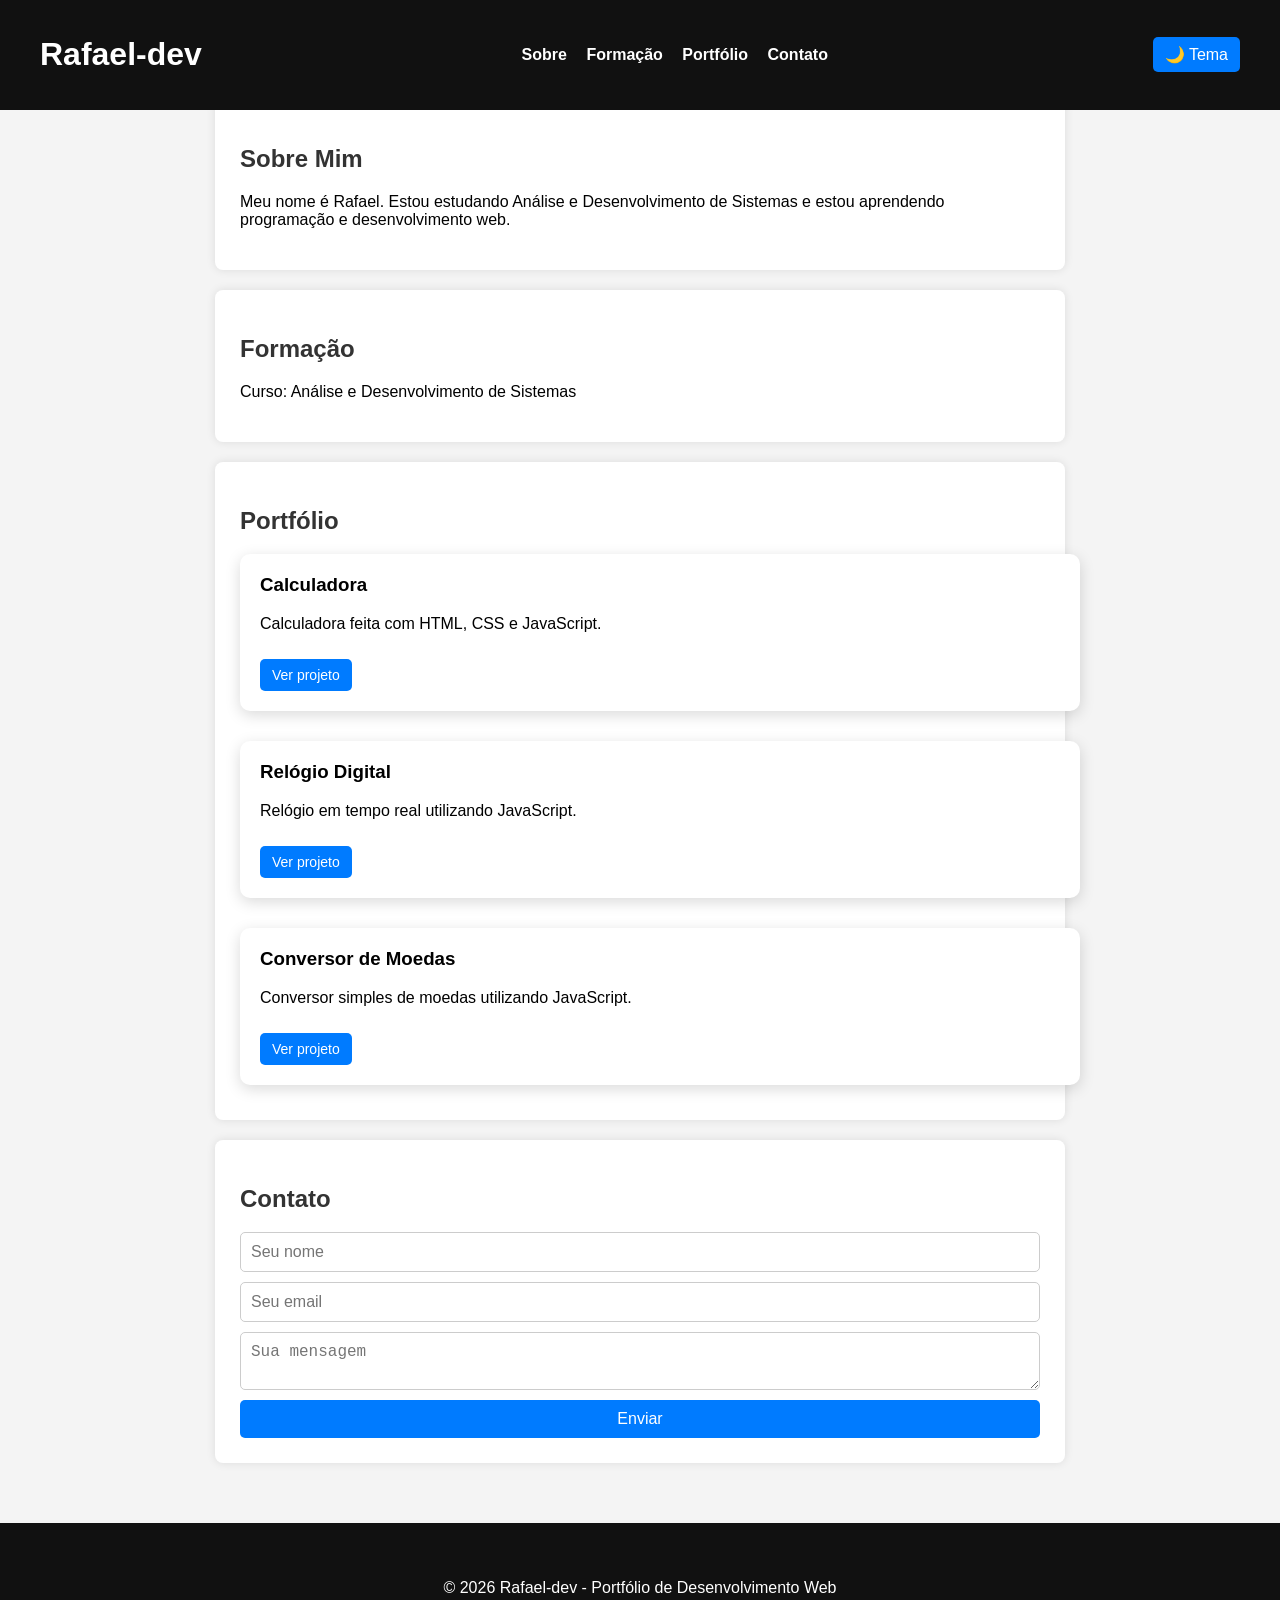
==== index.html @ aca866e6 "first commit" ====
<!DOCTYPE html>
<html lang="pt-br">
<head>
<meta charset="UTF-8">
<meta name="viewport" content="width=device-width, initial-scale=1.0">
<title>Meu Portfólio</title>

<link rel="stylesheet" href="style.css">
</head>

<body>

<header>

<h1>Rafael-dev</h1>

<nav>
<a href="#sobre">Sobre</a>
<a href="#formacao">Formação</a>
<a href="#portfolio">Portfólio</a>
<a href="#contato">Contato</a>
</nav>

<button onclick="trocarTema()">🌙 Tema</button>

</header>


<section id="sobre">

<h2>Sobre Mim</h2>

<p>
Meu nome é Rafael. Estou estudando Análise e Desenvolvimento de Sistemas e estou aprendendo programação e desenvolvimento web.
</p>

</section>


<section id="formacao">

<h2>Formação</h2>

<p>
Curso: Análise e Desenvolvimento de Sistemas
</p>

</section>


<section id="portfolio">

<h2>Portfólio</h2>

<div class="projetos">

<div class="card">
<h3>Calculadora</h3>
<p>Calculadora feita com HTML, CSS e JavaScript.</p>
<a href="./calculadora/index.html" target="_blank"class="btn-projeto">Ver projeto</a>
</div>

<div class="card">
<h3>Relógio Digital</h3>
<p>Relógio em tempo real utilizando JavaScript.</p>
<a href="#" class="btn-projeto">Ver projeto</a>
</div>

<div class="card">
<h3>Conversor de Moedas</h3>
<p>Conversor simples de moedas utilizando JavaScript.</p>
<a href="#" class="btn-projeto">Ver projeto</a>
</div>

</div>

</section>


<section id="contato">

<h2>Contato</h2>

<form>

<input type="text" placeholder="Seu nome">

<input type="email" placeholder="Seu email">

<textarea placeholder="Sua mensagem"></textarea>

<button type="submit">Enviar</button>

</form>

</section>

<footer>

<p>© 2026 Rafael-dev - Portfólio de Desenvolvimento Web</p>

</footer>
<script src="script.js"></script>

</body>
</html>
---- style.css ----
body{
font-family: Arial, sans-serif;
margin:0;
background:#f4f4f4;
padding-top:80px;
}


/* topo */
header{

background:#111;
color:white;
padding:15px 40px;
display:flex;
justify-content:space-between;
align-items:center;
box-sizing:border-box;
position:fixed;
top:0;
width:100%;
z-index:1000;
}


nav a{
color:white;
margin-left:15px;
text-decoration:none;
font-weight:bold;
}

nav a:hover{
color:orange;
}

/* seções */

section{
padding:25px;
max-width:800px;
margin:20px auto;
background:white;
border-radius:8px;
box-shadow:0 0 10px rgba(0,0,0,0.1);

scroll-margin-top:120px;
}

h2{
color:#333;
}

/* portfolio */

ul{
padding-left:20px;
}

/* formulário */

form{
display:flex;
flex-direction:column;
gap:10px;
}

input, textarea{
padding:10px;
font-size:16px;
border:1px solid #ccc;
border-radius:5px;
}

button{
padding:10px;
border:none;
background:#007BFF;
color:white;
font-size:16px;
cursor:pointer;
border-radius:5px;
}

button:hover{
background:#0056b3;
}
header button{
margin-left:20px;
padding:8px 12px;
background:#007BFF;
border:none;
color:white;
border-radius:5px;
cursor:pointer;
}

header button:hover{
background:#0056b3;
}
html{
scroll-behavior:smooth;
}

.dark{
background:#121212;
color:white;
}

/* seções */

.dark section{
background:#2a2a2a;
color:white;
border-radius:8px;
box-shadow:0 0 10px rgba(0,0,0,0.5);
}


/* títulos */

.dark h2{
color:#ffffff;
}

/* links do menu */

.dark nav a{
color:white;
}

.dark nav a:hover{
color:#4da6ff;
}

/* inputs */

.dark input,
.dark textarea{
background:#2a2a2a;
color:white;
border:1px solid #555;
}
body{
padding-bottom:120px;
}
.projetos{
display:flex;
flex-direction:column;
gap:20px;
}

.card{
background:white;
padding:20px;
border-radius:10px;
box-shadow:0 4px 15px rgba(0,0,0,0.15);
width:100%;
margin-bottom:10px;
}


.card h3{
margin-top:0;
}
.dark .card{
background:#2a2a2a;
color:white;
}
.card{
transition:0.3s;
}

.card:hover{
transform:translateY(-5px);
box-shadow:0 8px 20px rgba(0,0,0,0.2);
}

.btn-projeto{
display:inline-block;
margin-top:10px;
padding:8px 12px;
background:#007BFF;
color:white;
text-decoration:none;
border-radius:5px;
font-size:14px;
}

.btn-projeto:hover{
background:#0056b3;
}
footer{
background:#111;
color:white;
width:100%;
padding:40px 0;
margin-top:60px;
display:flex;
flex-direction:column;
align-items:center;
justify-content:center;
text-align:center;
}
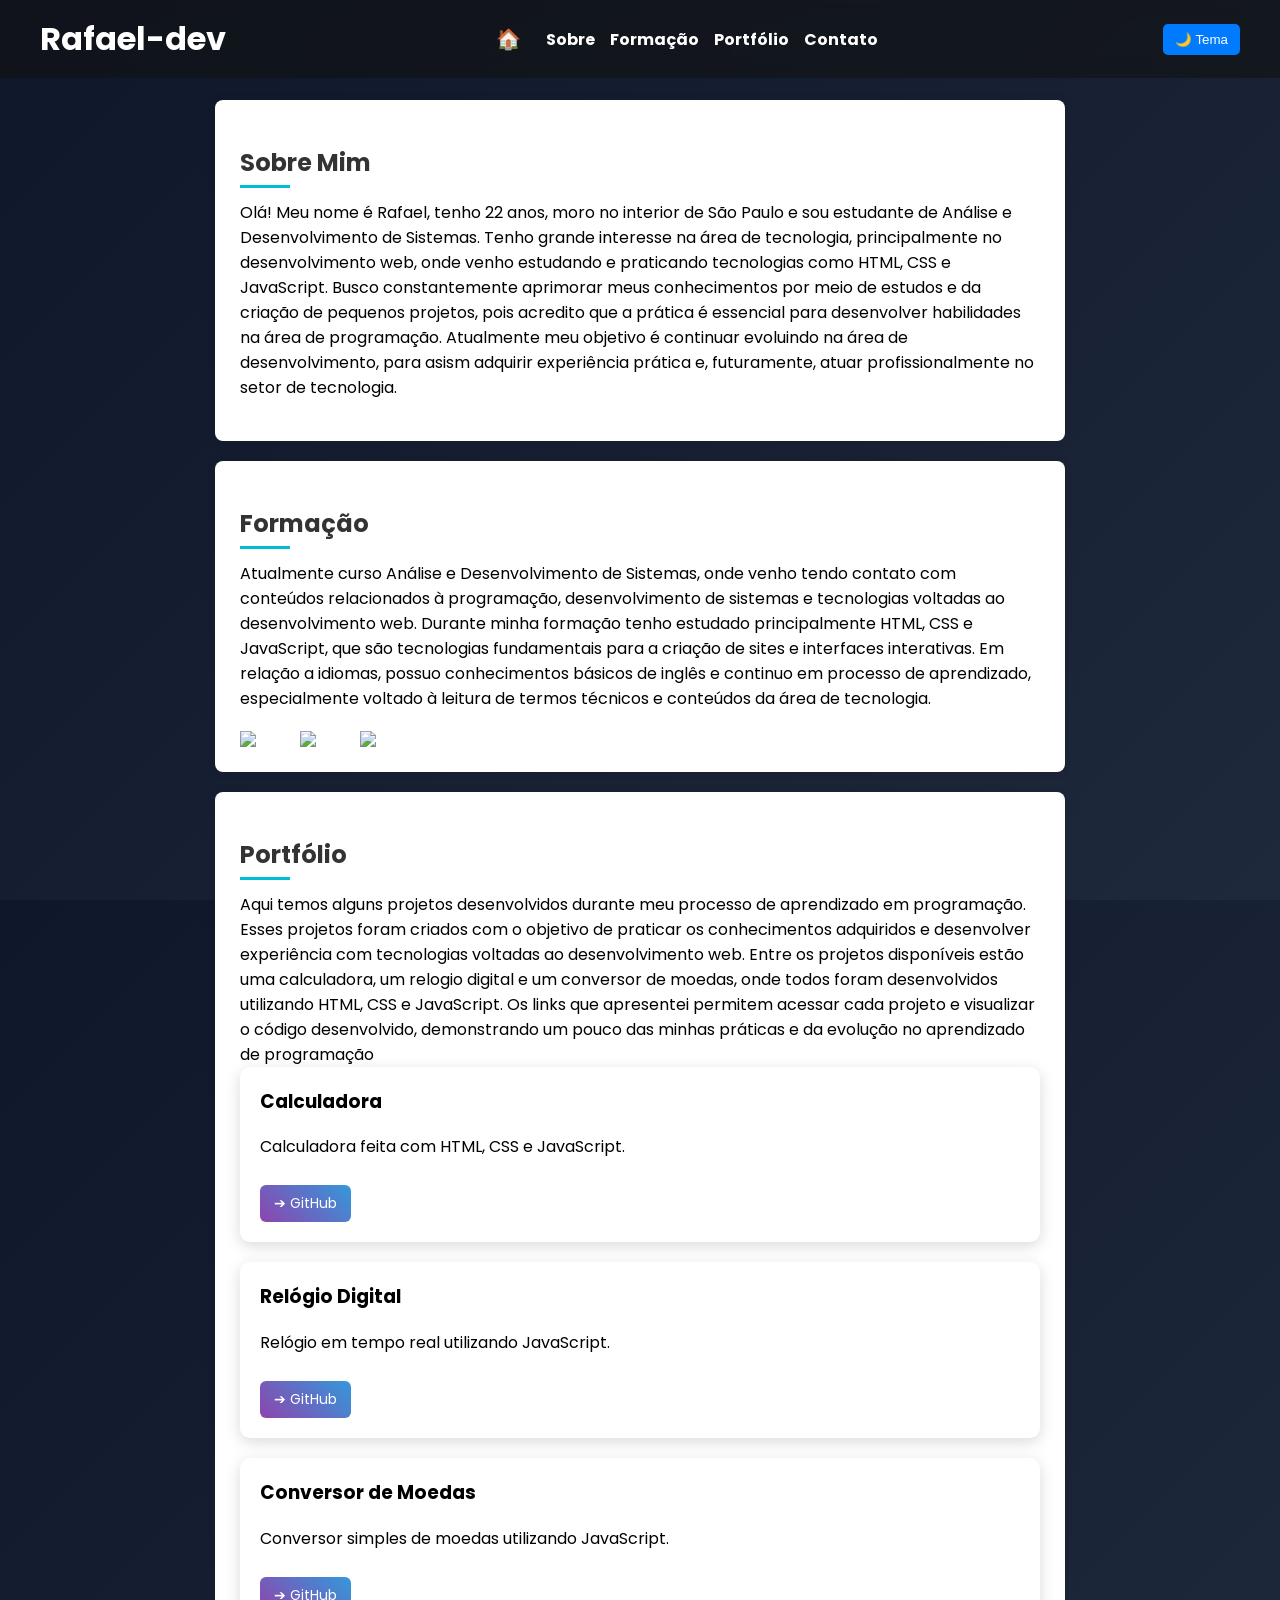
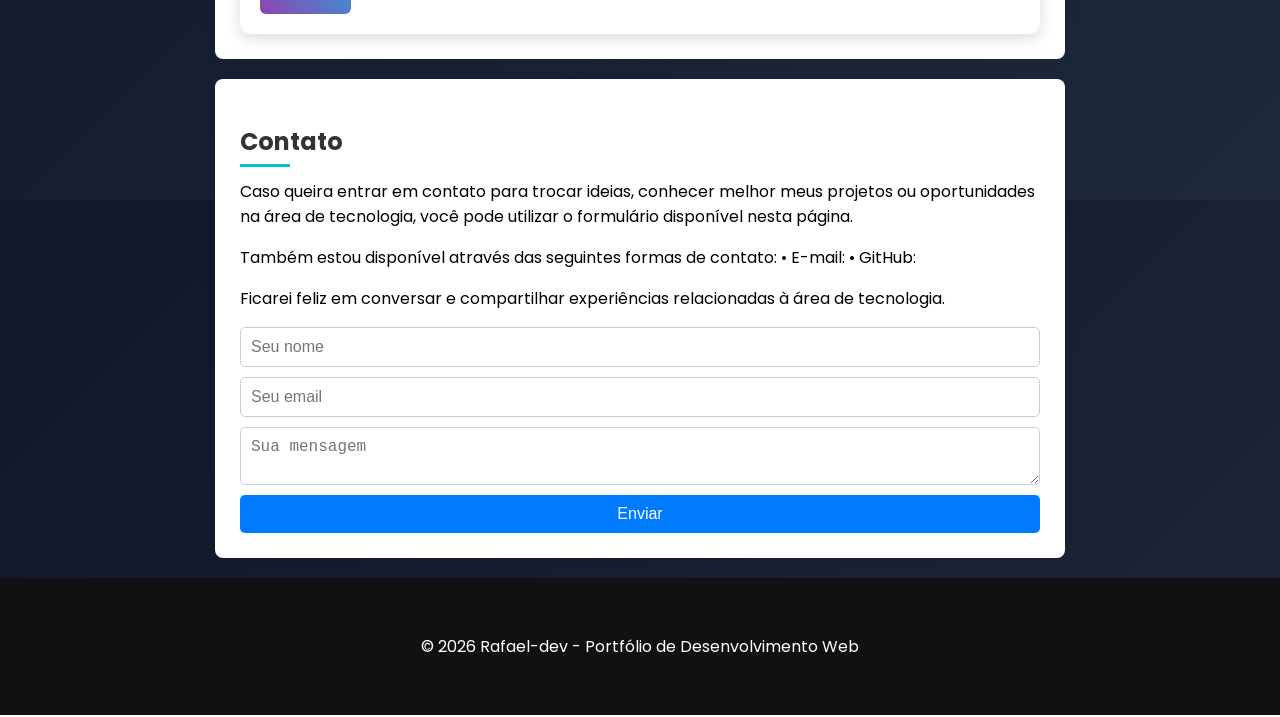
==== commit ad93be73: "first commit" ====
--- a/index.html
+++ b/index.html
@@ -1,11 +1,15 @@
 <!DOCTYPE html>
 <html lang="pt-br">
 <head>
+
 <meta charset="UTF-8">
 <meta name="viewport" content="width=device-width, initial-scale=1.0">
 <title>Meu Portfólio</title>
 
 <link rel="stylesheet" href="style.css">
+
+<link href="https://fonts.googleapis.com/css2?family=Poppins:wght@300;400;600&display=swap" rel="stylesheet">
+
 </head>
 
 <body>
@@ -14,24 +18,32 @@
 
 <h1>Rafael-dev</h1>
 
+
 <nav>
+<a href="#" id="home">🏠</a>
 <a href="#sobre">Sobre</a>
 <a href="#formacao">Formação</a>
 <a href="#portfolio">Portfólio</a>
 <a href="#contato">Contato</a>
 </nav>
 
+
+
 <button onclick="trocarTema()">🌙 Tema</button>
 
 </header>
 
+<main>
 
 <section id="sobre">
 
 <h2>Sobre Mim</h2>
 
 <p>
-Meu nome é Rafael. Estou estudando Análise e Desenvolvimento de Sistemas e estou aprendendo programação e desenvolvimento web.
+Olá! Meu nome é Rafael, tenho 22 anos, moro no interior de São Paulo e sou estudante de Análise e Desenvolvimento de Sistemas. Tenho grande interesse na área de tecnologia, principalmente no desenvolvimento web, onde venho estudando e praticando tecnologias como HTML, CSS e JavaScript.
+Busco constantemente aprimorar meus conhecimentos por meio de estudos e da criação de pequenos projetos, pois acredito que a prática é essencial para desenvolver habilidades na área de programação.
+Atualmente meu objetivo é continuar evoluindo na área de desenvolvimento, para asism adquirir experiência prática e, futuramente, atuar profissionalmente no setor de tecnologia.
+
 </p>
 
 </section>
@@ -42,8 +54,22 @@
 <h2>Formação</h2>
 
 <p>
-Curso: Análise e Desenvolvimento de Sistemas
+Atualmente curso Análise e Desenvolvimento de Sistemas, onde venho tendo contato com conteúdos relacionados à programação, desenvolvimento de sistemas e tecnologias voltadas ao desenvolvimento web.
+Durante minha formação tenho estudado principalmente HTML, CSS e JavaScript, que são tecnologias fundamentais para a criação de sites e interfaces interativas.
+Em relação a idiomas, possuo conhecimentos básicos de inglês e continuo em processo de aprendizado, especialmente voltado à leitura de termos técnicos e conteúdos da área de tecnologia.
+
+
 </p>
+
+<div class="tecnologias">
+
+<img src="https://cdn.jsdelivr.net/gh/devicons/devicon/icons/html5/html5-original.svg">
+
+<img src="https://cdn.jsdelivr.net/gh/devicons/devicon/icons/css3/css3-original.svg">
+
+<img src="https://cdn.jsdelivr.net/gh/devicons/devicon/icons/javascript/javascript-original.svg">
+
+</div>
 
 </section>
 
@@ -51,25 +77,28 @@
 <section id="portfolio">
 
 <h2>Portfólio</h2>
+Aqui temos alguns projetos desenvolvidos durante meu processo de aprendizado em programação. Esses projetos foram criados com o objetivo de praticar os conhecimentos adquiridos e desenvolver experiência com tecnologias voltadas ao desenvolvimento web.
+Entre os projetos disponíveis estão uma calculadora, um relogio digital e um conversor de moedas, onde todos foram desenvolvidos utilizando HTML, CSS e JavaScript.
+Os links que apresentei permitem acessar cada projeto e visualizar o código desenvolvido, demonstrando um pouco das minhas práticas e da evolução no aprendizado de programação
 
 <div class="projetos">
 
 <div class="card">
 <h3>Calculadora</h3>
 <p>Calculadora feita com HTML, CSS e JavaScript.</p>
-<a href="./calculadora/index.html" target="_blank"class="btn-projeto">Ver projeto</a>
+<a href="https://github.com/faelferrazdev/calculadora-html" target="_blank" class="btn-projeto">➔ GitHub</a>
 </div>
 
 <div class="card">
 <h3>Relógio Digital</h3>
 <p>Relógio em tempo real utilizando JavaScript.</p>
-<a href="#" class="btn-projeto">Ver projeto</a>
+<a href="#" class="btn-projeto">➔ GitHub</a>
 </div>
 
 <div class="card">
 <h3>Conversor de Moedas</h3>
 <p>Conversor simples de moedas utilizando JavaScript.</p>
-<a href="#" class="btn-projeto">Ver projeto</a>
+<a href="#" class="btn-projeto">➔ GitHub</a>
 </div>
 
 </div>
@@ -80,6 +109,20 @@
 <section id="contato">
 
 <h2>Contato</h2>
+<p>
+
+Caso queira entrar em contato para trocar ideias, conhecer melhor meus projetos ou oportunidades na área de tecnologia, você pode utilizar o formulário disponível nesta página. <p>
+
+</p>
+Também estou disponível através das seguintes formas de contato:
+•	E-mail: 
+•	GitHub: 
+<p>
+
+
+Ficarei feliz em conversar e compartilhar experiências relacionadas à área de tecnologia.
+<p>
+
 
 <form>
 
@@ -95,12 +138,15 @@
 
 </section>
 
+</main>
+
 <footer>
 
 <p>© 2026 Rafael-dev - Portfólio de Desenvolvimento Web</p>
 
 </footer>
+
 <script src="script.js"></script>
 
 </body>
-</html>
+</html>
--- a/style.css
+++ b/style.css
@@ -1,204 +1,339 @@
-body{
-font-family: Arial, sans-serif;
-margin:0;
-background:#f4f4f4;
-padding-top:80px;
-}
-
-
-/* topo */
-header{
-
-background:#111;
-color:white;
-padding:15px 40px;
-display:flex;
-justify-content:space-between;
-align-items:center;
-box-sizing:border-box;
-position:fixed;
-top:0;
-width:100%;
-z-index:1000;
-}
-
-
-nav a{
-color:white;
-margin-left:15px;
-text-decoration:none;
-font-weight:bold;
-}
-
-nav a:hover{
-color:orange;
-}
-
-/* seções */
-
-section{
-padding:25px;
-max-width:800px;
-margin:20px auto;
-background:white;
-border-radius:8px;
-box-shadow:0 0 10px rgba(0,0,0,0.1);
-
-scroll-margin-top:120px;
-}
-
-h2{
-color:#333;
-}
-
-/* portfolio */
-
-ul{
-padding-left:20px;
-}
-
-/* formulário */
-
-form{
-display:flex;
-flex-direction:column;
-gap:10px;
-}
-
-input, textarea{
-padding:10px;
-font-size:16px;
-border:1px solid #ccc;
-border-radius:5px;
-}
-
-button{
-padding:10px;
-border:none;
-background:#007BFF;
-color:white;
-font-size:16px;
-cursor:pointer;
-border-radius:5px;
-}
-
-button:hover{
-background:#0056b3;
-}
-header button{
-margin-left:20px;
-padding:8px 12px;
-background:#007BFF;
-border:none;
-color:white;
-border-radius:5px;
-cursor:pointer;
-}
-
-header button:hover{
-background:#0056b3;
-}
-html{
-scroll-behavior:smooth;
-}
-
-.dark{
-background:#121212;
-color:white;
-}
-
-/* seções */
-
-.dark section{
-background:#2a2a2a;
-color:white;
-border-radius:8px;
-box-shadow:0 0 10px rgba(0,0,0,0.5);
-}
-
-
-/* títulos */
-
-.dark h2{
-color:#ffffff;
-}
-
-/* links do menu */
-
-.dark nav a{
-color:white;
-}
-
-.dark nav a:hover{
-color:#4da6ff;
-}
-
-/* inputs */
-
-.dark input,
-.dark textarea{
-background:#2a2a2a;
-color:white;
-border:1px solid #555;
-}
-body{
-padding-bottom:120px;
-}
-.projetos{
-display:flex;
-flex-direction:column;
-gap:20px;
-}
-
-.card{
-background:white;
-padding:20px;
-border-radius:10px;
-box-shadow:0 4px 15px rgba(0,0,0,0.15);
-width:100%;
-margin-bottom:10px;
-}
-
-
-.card h3{
-margin-top:0;
-}
-.dark .card{
-background:#2a2a2a;
-color:white;
-}
-.card{
-transition:0.3s;
-}
-
-.card:hover{
-transform:translateY(-5px);
-box-shadow:0 8px 20px rgba(0,0,0,0.2);
-}
-
-.btn-projeto{
-display:inline-block;
-margin-top:10px;
-padding:8px 12px;
-background:#007BFF;
-color:white;
-text-decoration:none;
-border-radius:5px;
-font-size:14px;
-}
-
-.btn-projeto:hover{
-background:#0056b3;
-}
-footer{
-background:#111;
-color:white;
-width:100%;
-padding:40px 0;
-margin-top:60px;
-display:flex;
-flex-direction:column;
-align-items:center;
-justify-content:center;
-text-align:center;
+/* ==========================
+   RESET E CONFIGURAÇÕES GLOBAIS
+========================== */
+html {
+    box-sizing: border-box;
+
+    scroll-behavior: smooth;
+    height: 100%;
+}
+
+body {
+    font-family: 'Poppins', sans-serif;
+    margin: 0;
+    background: linear-gradient(135deg, #0f172a, #1e293b);
+    padding-top: 80px;
+    display: flex;
+    flex-direction: column;
+    min-height: 100vh;
+}
+
+/* ==========================
+   HEADER / MENU
+========================== */
+header {
+   
+    background: rgba(17, 17, 17, 0.6);
+    backdrop-filter: blur(10px);
+    -webkit-backdrop-filter: blur(10px);
+
+    color: white;
+    padding: 15px 40px;
+
+    display: flex;
+    justify-content: space-between;
+    align-items: center;
+
+    position: fixed;
+    top: 0;
+    left: 0;
+
+    width: 100%;
+    box-sizing: border-box;
+
+    z-index: 1000;
+}
+
+
+header h1 {
+    margin: 0;
+}
+
+nav {
+    
+    display: flex;
+    gap: 15px;
+    align-items: center;
+}
+
+
+
+nav a {
+    color: white;
+    text-decoration: none;
+    font-weight: bold;
+}
+
+nav a:hover {
+    color: orange;
+}
+
+header button {
+    padding: 8px 12px;
+    background: #007BFF;
+    border: none;
+    color: white;
+    border-radius: 5px;
+    cursor: pointer;
+    margin-left: 15px;
+    white-space: nowrap;
+}
+
+header button:hover {
+    background: #0056b3;
+}
+
+#home {
+    font-size: 20px;
+    margin-right: 10px;
+    text-decoration: none;
+}
+
+/* ==========================
+   SEÇÕES
+========================== */
+main section {
+    padding: 25px;
+    max-width: 800px;
+    margin: 20px auto;
+    background: white;
+    border-radius: 8px;
+    box-shadow: 0 0 10px rgba(0,0,0,0.1);
+    scroll-margin-top: 120px;
+    animation: fade 1s ease;
+}
+
+h2 {
+    color: #333;
+    position: relative;
+    margin-bottom: 20px;
+}
+
+h2::after {
+    content:"";
+    width:50px;
+    height:3px;
+    background:#00bcd4;
+    position:absolute;
+    left:0;
+    bottom:-8px;
+}
+
+/* ==========================
+   PORTFÓLIO / CARDS
+========================== */
+.projetos {
+    display: flex;
+    flex-direction: column;
+    gap: 20px;
+}
+
+.card {
+    background: white;
+    padding: 20px;
+    border-radius: 10px;
+    box-shadow: 0 4px 15px rgba(0,0,0,0.15);
+    width: 95%;
+    transition: 0.3s;
+}
+
+.card:hover {
+    transform: translateY(-5px);
+    box-shadow: 0 8px 20px rgba(0,0,0,0.2);
+}
+
+.card h3 {
+    margin-top: 0;
+}
+
+.btn-projeto {
+    display: inline-block;
+    margin-top: 10px;
+    padding: 8px 14px;
+    color: white;
+    background: linear-gradient(45deg,#8e44ad,#3498db);
+    text-decoration: none;
+    border-radius: 6px;
+    font-size: 14px;
+    transition: 0.3s;
+}
+
+.btn-projeto:hover {
+    transform: translateY(-2px);
+    box-shadow: 0 5px 15px rgba(0,0,0,0.3);
+}
+
+/* ==========================
+   TECNOLOGIAS
+========================== */
+.tecnologias {
+    margin-top: 20px;
+    display: flex;
+    gap: 20px;
+    flex-wrap: wrap;
+}
+
+.tecnologias img {
+    width: 40px;
+    transition: 0.3s;
+}
+
+.tecnologias img:hover {
+    transform: scale(1.2);
+}
+
+/* ==========================
+   FORMULÁRIO
+========================== */
+form {
+    display: flex;
+    flex-direction: column;
+    gap: 10px;
+}
+
+input, textarea {
+    padding: 10px;
+    font-size: 16px;
+    border: 1px solid #ccc;
+    border-radius: 5px;
+}
+
+button[type="submit"] {
+    padding: 10px;
+    border: none;
+    background: #007BFF;
+    color: white;
+    font-size: 16px;
+    cursor: pointer;
+    border-radius: 5px;
+}
+
+button[type="submit"]:hover {
+    background: #0056b3;
+}
+
+/* ==========================
+   RODAPÉ
+========================== */
+footer {
+    background: #111;
+    color: white;
+    width: 100%;
+    padding: 40px 0;
+    display: flex;
+    flex-direction: column;
+    align-items: center;
+    justify-content: center;
+    text-align: center;
+    margin-top: auto;
+}
+
+/* ==========================
+   ANIMAÇÕES
+========================== */
+@keyframes fade {
+    from {
+        opacity: 0;
+        transform: translateY(20px);
+    }
+    to {
+        opacity: 1;
+        transform: translateY(0);
+    }
+}
+
+/* ==========================
+   MODO ESCURO
+========================== */
+.dark body {
+    background: #121212;
+    color: white;
+}
+
+.dark section {
+    background: #2a2a2a;
+    color: white;
+    box-shadow: 0 0 10px rgba(0,0,0,0.5);
+}
+
+.dark h2 {
+    color: #fff;
+}
+
+.dark .card {
+    background: #1e1e1e;
+    color: white;
+    box-shadow: 0 4px 15px rgba(0,0,0,0.6);
+}
+
+.dark nav a:hover {
+    color: #4da6ff;
+}
+
+.dark input, 
+.dark textarea {
+    background: #2a2a2a;
+    color: white;
+    border: 1px solid #555;
+}
+
+/* ==========================
+   RESPONSIVIDADE
+========================== */
+@media (max-width: 768px) {
+
+    header {
+        flex-direction: column;
+        align-items: center;
+        width: 100%;
+        padding: 20px 10px;
+    }
+
+    header h1 {
+        font-size: 28px;
+        margin-bottom: 10px;
+    }
+
+    nav {
+        display: flex;
+        flex-direction: column;
+        gap: 12px;
+        width: 100%;
+        text-align: center;
+        margin-top: 10px;
+    }
+
+    nav a {
+        font-size: 18px;
+    }
+
+    header button {
+        margin-top: 15px;
+        padding: 10px 16px;
+        font-size: 16px;
+    }
+
+    main {
+        margin-top: 200px;
+    }
+
+    main section {
+        width: 90%;
+        margin: 20px auto;
+        padding: 20px;
+    }
+
+    .projetos {
+        align-items: center;
+    }
+
+    .card {
+        width: 95%;
+    }
+
+    form,
+    input,
+    textarea {
+        width: 100%;
+    }
 }
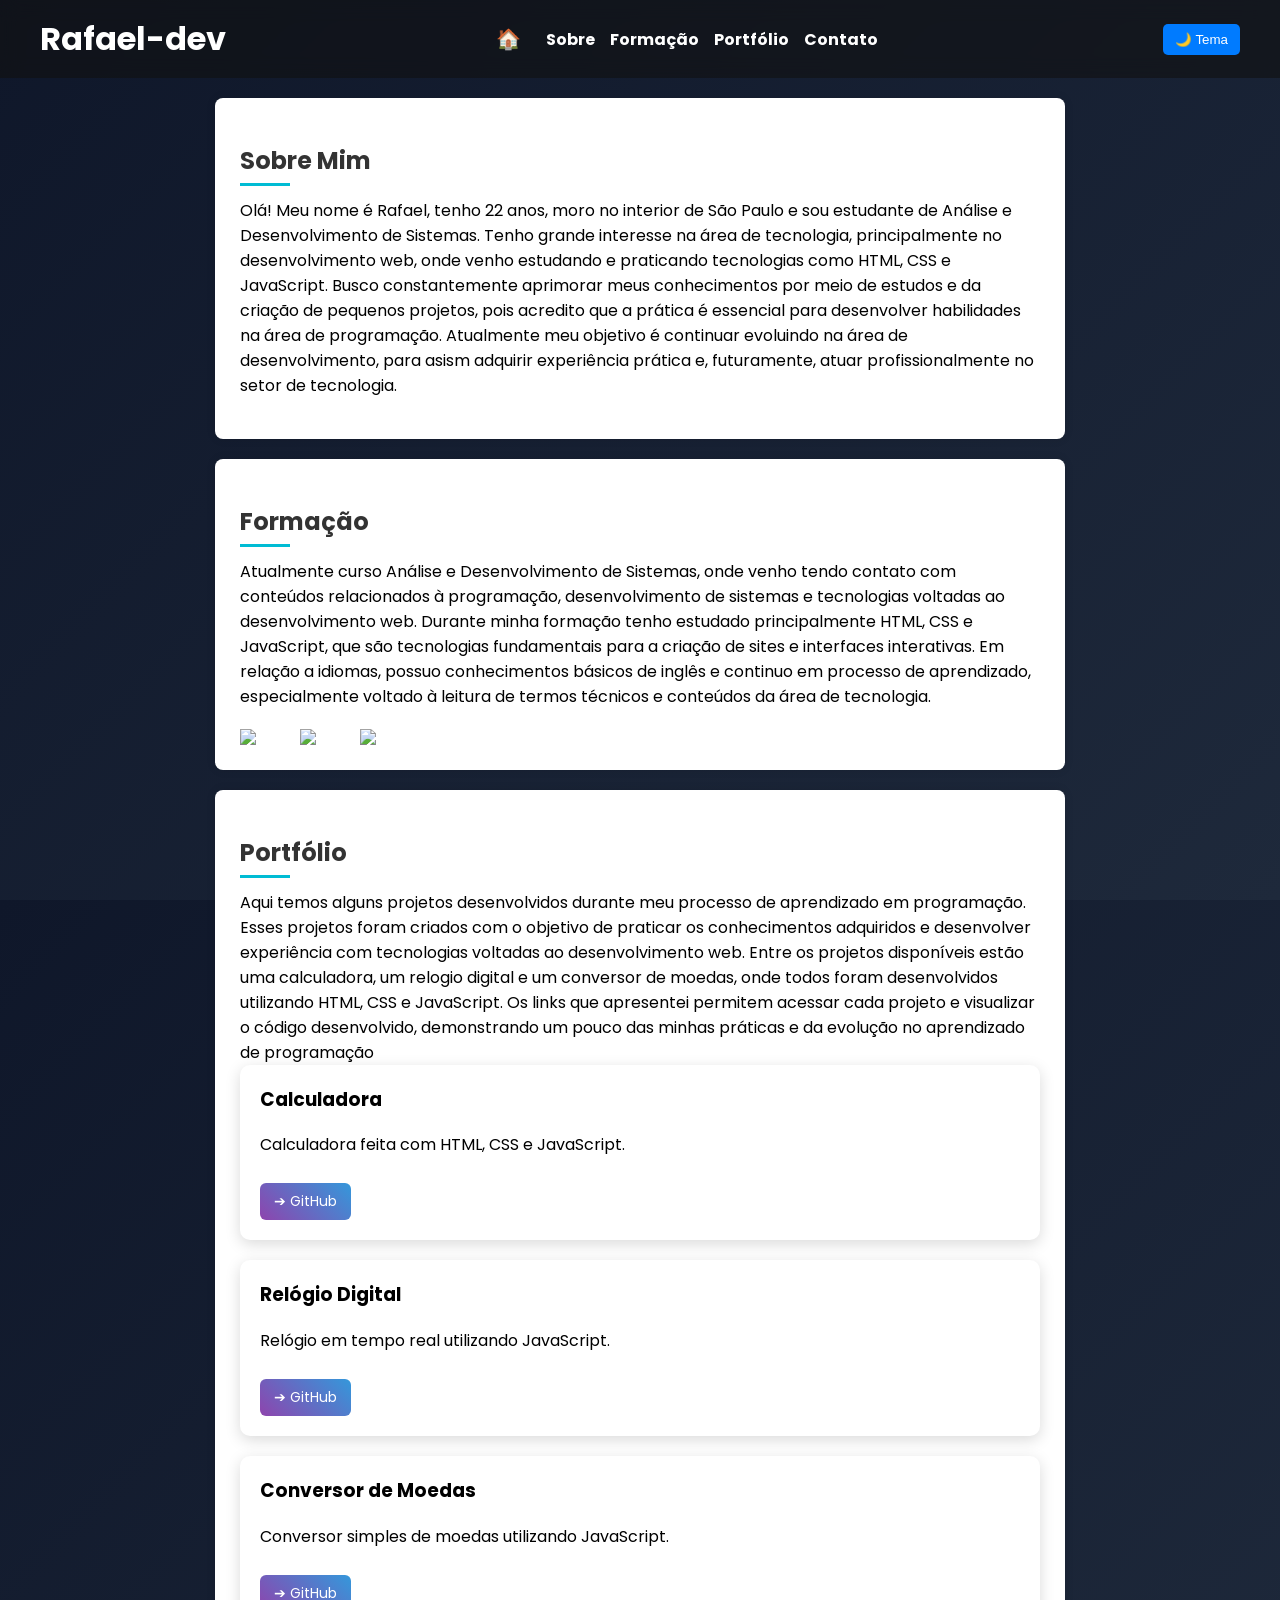
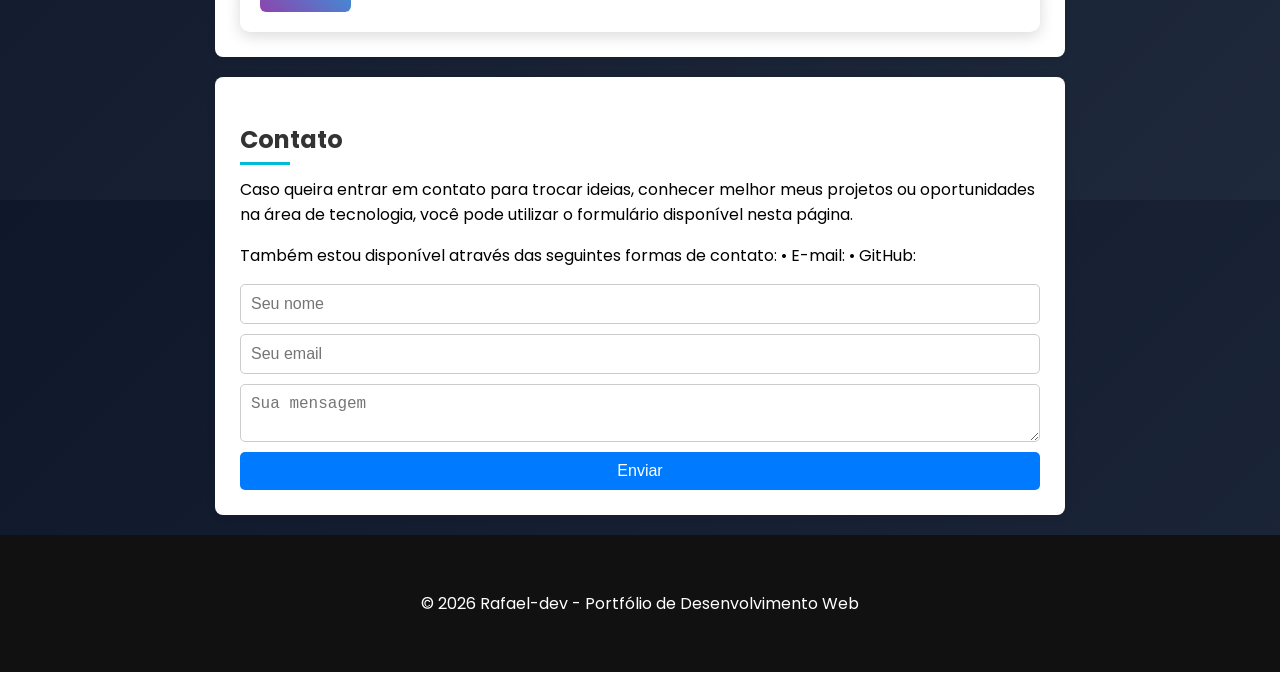
==== commit 3730b70b: "first commit" ====
--- a/index.html
+++ b/index.html
@@ -120,7 +120,7 @@
 <p>
 
 
-Ficarei feliz em conversar e compartilhar experiências relacionadas à área de tecnologia.
+
 <p>
 
 
--- a/style.css
+++ b/style.css
@@ -12,7 +12,7 @@
     font-family: 'Poppins', sans-serif;
     margin: 0;
     background: linear-gradient(135deg, #0f172a, #1e293b);
-    padding-top: 80px;
+    padding-top: 0;
     display: flex;
     flex-direction: column;
     min-height: 100vh;
@@ -34,16 +34,11 @@
     justify-content: space-between;
     align-items: center;
 
-    position: fixed;
-    top: 0;
-    left: 0;
-
     width: 100%;
     box-sizing: border-box;
 
     z-index: 1000;
 }
-
 
 header h1 {
     margin: 0;
@@ -314,7 +309,7 @@
     }
 
     main {
-        margin-top: 200px;
+        margin-top: 20px;
     }
 
     main section {
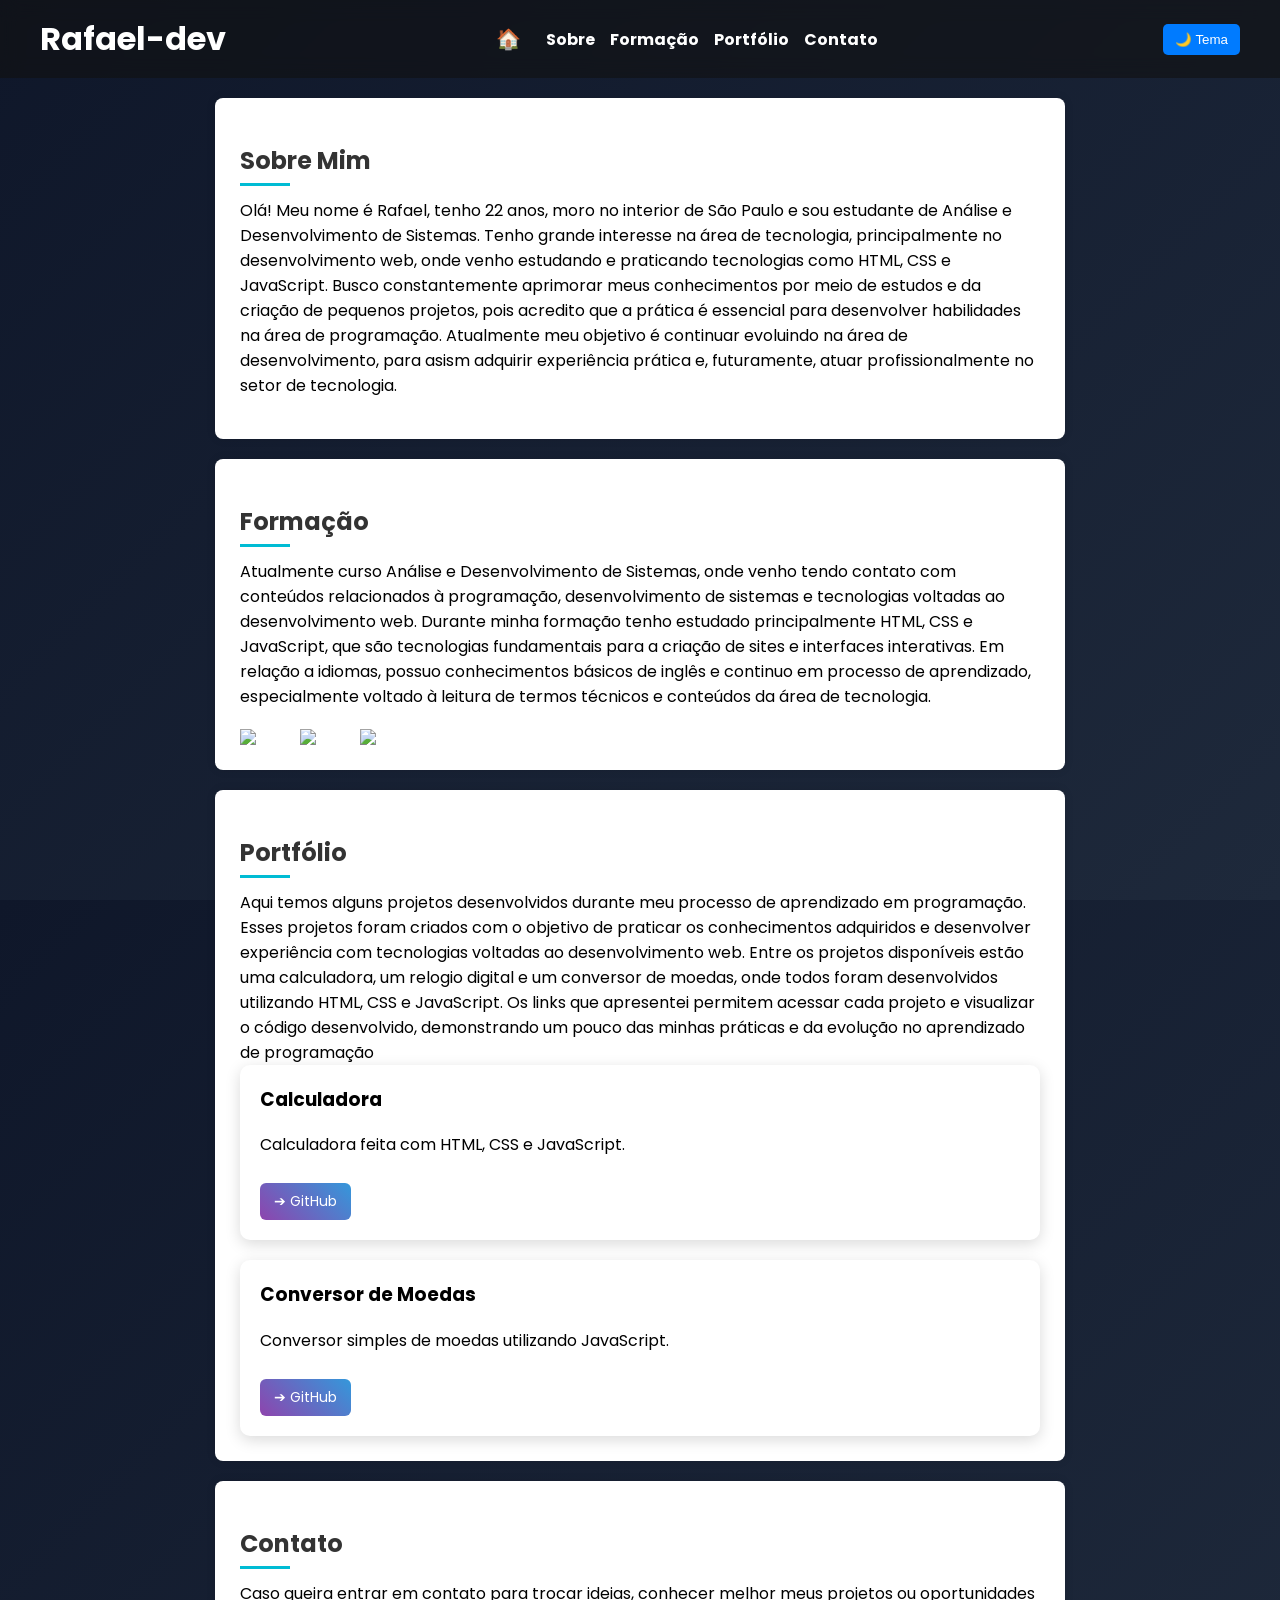
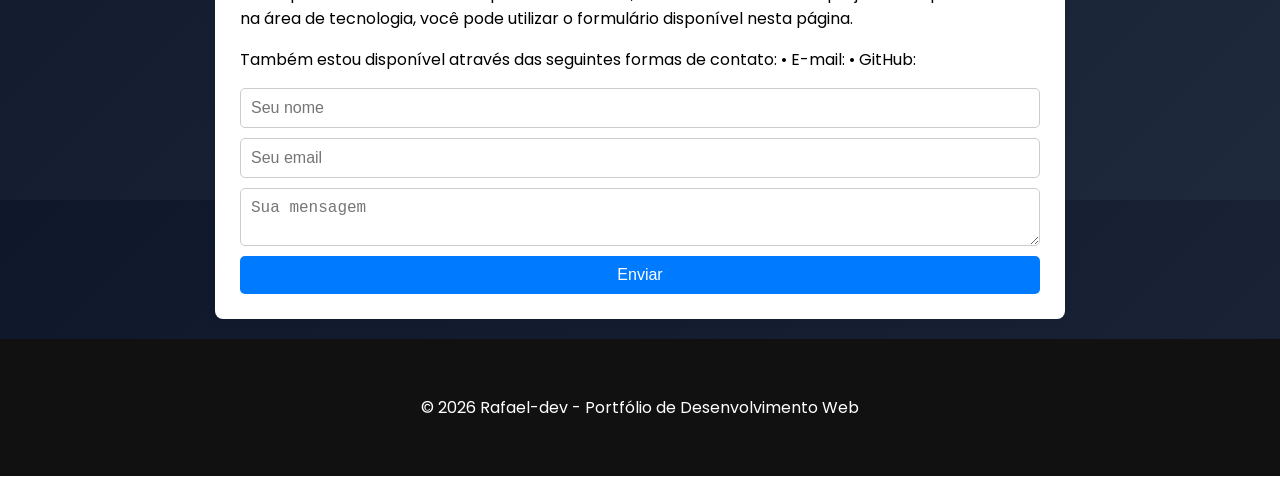
==== commit 8abee9c7: "atualizaocao index" ====
--- a/index.html
+++ b/index.html
@@ -89,16 +89,11 @@
 <a href="https://github.com/faelferrazdev/calculadora-html" target="_blank" class="btn-projeto">➔ GitHub</a>
 </div>
 
-<div class="card">
-<h3>Relógio Digital</h3>
-<p>Relógio em tempo real utilizando JavaScript.</p>
-<a href="#" class="btn-projeto">➔ GitHub</a>
-</div>
 
 <div class="card">
 <h3>Conversor de Moedas</h3>
 <p>Conversor simples de moedas utilizando JavaScript.</p>
-<a href="#" class="btn-projeto">➔ GitHub</a>
+<a href="https://github.com/faelferrazdev/conversor-moedashtml" target="_blank" class="btn-projeto">➔ GitHub</a>
 </div>
 
 </div>
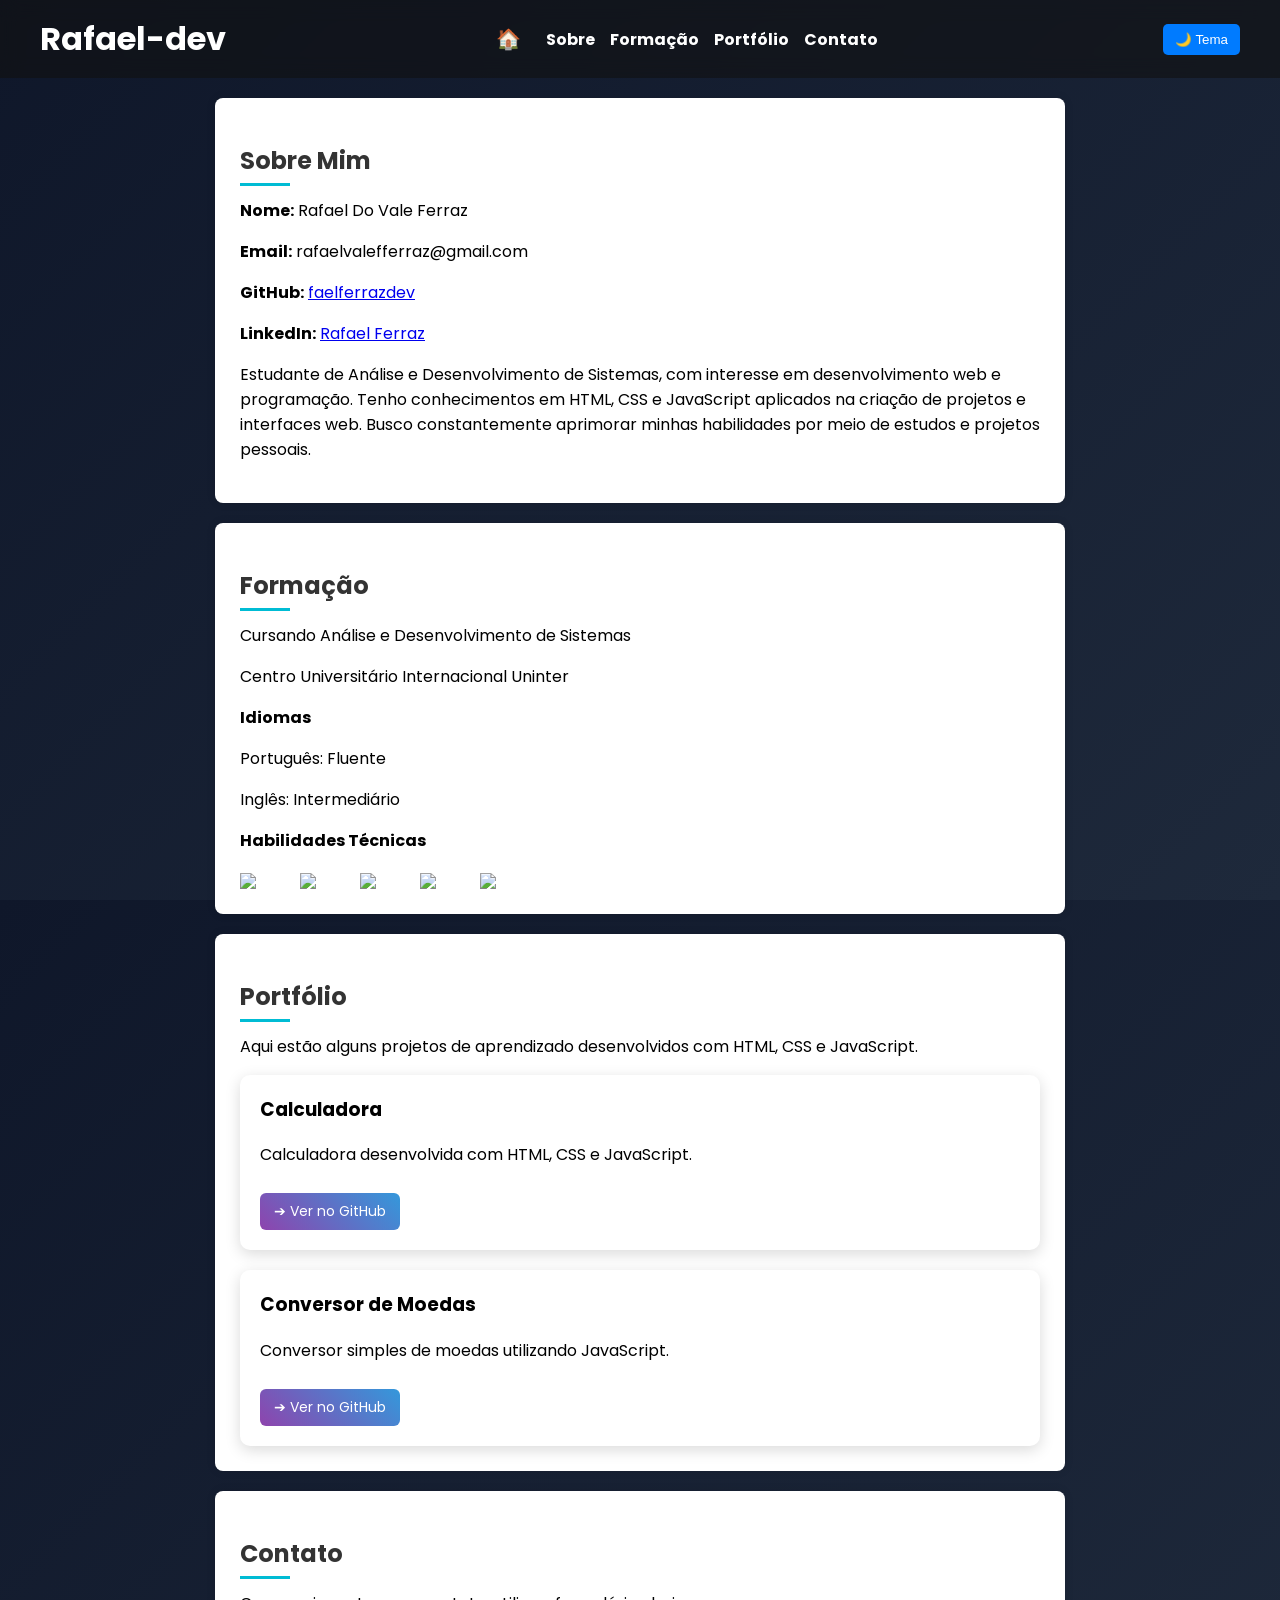
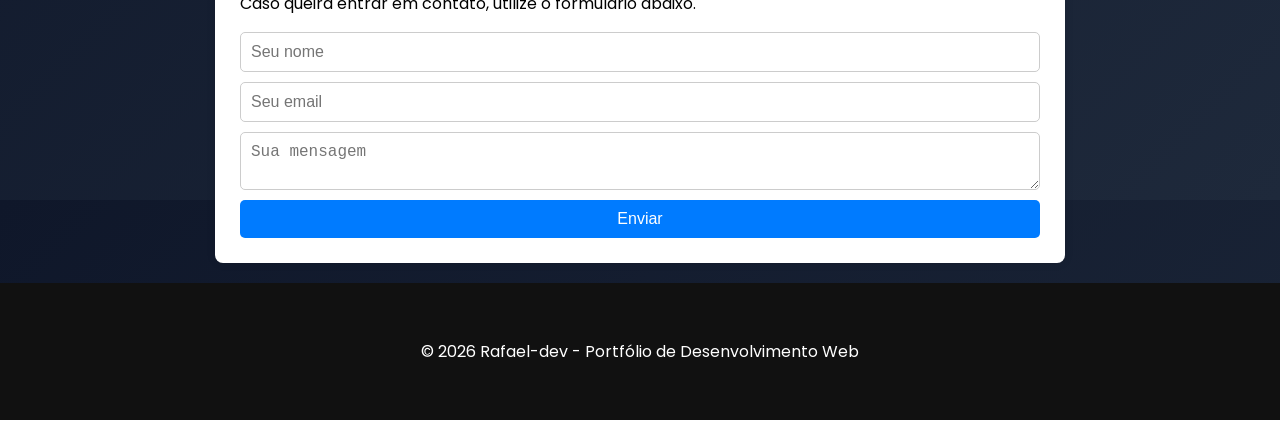
==== commit 3c960b0f: "Atualização do site" ====
--- a/index.html
+++ b/index.html
@@ -2,23 +2,28 @@
 <html lang="pt-br">
 <head>
 
+<!-- Configurações básicas da página -->
 <meta charset="UTF-8">
 <meta name="viewport" content="width=device-width, initial-scale=1.0">
+
 <title>Meu Portfólio</title>
 
+<!-- Arquivo CSS principal -->
 <link rel="stylesheet" href="style.css">
 
+<!-- Fonte utilizada no site -->
 <link href="https://fonts.googleapis.com/css2?family=Poppins:wght@300;400;600&display=swap" rel="stylesheet">
 
 </head>
 
 <body>
 
+<!-- Cabeçalho com nome e menu de navegação -->
 <header>
 
 <h1>Rafael-dev</h1>
 
-
+<!-- Menu principal do site -->
 <nav>
 <a href="#" id="home">🏠</a>
 <a href="#sobre">Sobre</a>
@@ -27,40 +32,61 @@
 <a href="#contato">Contato</a>
 </nav>
 
-
-
+<!-- Botão que ativa o modo escuro -->
 <button onclick="trocarTema()">🌙 Tema</button>
 
 </header>
 
 <main>
 
+<!-- Seção com informações pessoais -->
 <section id="sobre">
 
 <h2>Sobre Mim</h2>
 
+<p><strong>Nome:</strong> Rafael Do Vale Ferraz</p>
+
+<p><strong>Email:</strong> rafaelvalefferraz@gmail.com</p>
+
 <p>
-Olá! Meu nome é Rafael, tenho 22 anos, moro no interior de São Paulo e sou estudante de Análise e Desenvolvimento de Sistemas. Tenho grande interesse na área de tecnologia, principalmente no desenvolvimento web, onde venho estudando e praticando tecnologias como HTML, CSS e JavaScript.
-Busco constantemente aprimorar meus conhecimentos por meio de estudos e da criação de pequenos projetos, pois acredito que a prática é essencial para desenvolver habilidades na área de programação.
-Atualmente meu objetivo é continuar evoluindo na área de desenvolvimento, para asism adquirir experiência prática e, futuramente, atuar profissionalmente no setor de tecnologia.
+<strong>GitHub:</strong>
+<a href="https://github.com/faelferrazdev" target="_blank">
+faelferrazdev
+</a>
+</p>
 
+<p>
+<strong>LinkedIn:</strong>
+<a href="https://www.linkedin.com/in/rafaaelferraz/" target="_blank">
+    Rafael Ferraz
+</a>
+</p>
+
+<p>
+Estudante de Análise e Desenvolvimento de Sistemas, com interesse em desenvolvimento web e programação.
+Tenho conhecimentos em HTML, CSS e JavaScript aplicados na criação de projetos e interfaces web.
+Busco constantemente aprimorar minhas habilidades por meio de estudos e projetos pessoais.
 </p>
 
 </section>
 
-
+<!-- Seção com formação e habilidades -->
 <section id="formacao">
 
 <h2>Formação</h2>
 
-<p>
-Atualmente curso Análise e Desenvolvimento de Sistemas, onde venho tendo contato com conteúdos relacionados à programação, desenvolvimento de sistemas e tecnologias voltadas ao desenvolvimento web.
-Durante minha formação tenho estudado principalmente HTML, CSS e JavaScript, que são tecnologias fundamentais para a criação de sites e interfaces interativas.
-Em relação a idiomas, possuo conhecimentos básicos de inglês e continuo em processo de aprendizado, especialmente voltado à leitura de termos técnicos e conteúdos da área de tecnologia.
+<p>Cursando Análise e Desenvolvimento de Sistemas</p>
+<p>Centro Universitário Internacional Uninter</p>
+
+<p><strong>Idiomas</strong></p>
+
+<p>Português: Fluente</p>
+<p>Inglês: Intermediário</p>
+
+<p><strong>Habilidades Técnicas</strong></p>
 
 
-</p>
-
+<!-- Ícones das tecnologias utilizadas -->
 <div class="tecnologias">
 
 <img src="https://cdn.jsdelivr.net/gh/devicons/devicon/icons/html5/html5-original.svg">
@@ -69,55 +95,71 @@
 
 <img src="https://cdn.jsdelivr.net/gh/devicons/devicon/icons/javascript/javascript-original.svg">
 
+<img src="https://cdn.jsdelivr.net/gh/devicons/devicon@latest/icons/github/github-original-wordmark.svg" />
+
+<img src="https://cdn.jsdelivr.net/gh/devicons/devicon@latest/icons/git/git-plain-wordmark.svg" />
+
+          
+          
 </div>
 
 </section>
 
-
+<!-- Seção que apresenta os projetos -->
 <section id="portfolio">
 
 <h2>Portfólio</h2>
-Aqui temos alguns projetos desenvolvidos durante meu processo de aprendizado em programação. Esses projetos foram criados com o objetivo de praticar os conhecimentos adquiridos e desenvolver experiência com tecnologias voltadas ao desenvolvimento web.
-Entre os projetos disponíveis estão uma calculadora, um relogio digital e um conversor de moedas, onde todos foram desenvolvidos utilizando HTML, CSS e JavaScript.
-Os links que apresentei permitem acessar cada projeto e visualizar o código desenvolvido, demonstrando um pouco das minhas práticas e da evolução no aprendizado de programação
+
+<p>
+Aqui estão alguns projetos de aprendizado desenvolvidos com HTML, CSS e JavaScript.
+</p>
 
 <div class="projetos">
 
+<!-- Card do projeto Calculadora -->
 <div class="card">
 <h3>Calculadora</h3>
-<p>Calculadora feita com HTML, CSS e JavaScript.</p>
-<a href="https://github.com/faelferrazdev/calculadora-html" target="_blank" class="btn-projeto">➔ GitHub</a>
+<p>Calculadora desenvolvida com HTML, CSS e JavaScript.</p>
+
+<a href="https://github.com/faelferrazdev/calculadora-html"
+target="_blank"
+class="btn-projeto">
+
+➔ Ver no GitHub
+
+</a>
+
 </div>
 
+<!-- Card do projeto Conversor -->
+<div class="card">
 
-<div class="card">
 <h3>Conversor de Moedas</h3>
+
 <p>Conversor simples de moedas utilizando JavaScript.</p>
-<a href="https://github.com/faelferrazdev/conversor-moedashtml" target="_blank" class="btn-projeto">➔ GitHub</a>
+
+<a href="https://github.com/faelferrazdev/conversor-moedas-html"
+target="_blank"
+class="btn-projeto">
+
+➔ Ver no GitHub
+
+</a>
+
 </div>
 
 </div>
 
 </section>
 
-
+<!-- Seção com formulário de contato -->
 <section id="contato">
 
 <h2>Contato</h2>
-<p>
-
-Caso queira entrar em contato para trocar ideias, conhecer melhor meus projetos ou oportunidades na área de tecnologia, você pode utilizar o formulário disponível nesta página. <p>
-
-</p>
-Também estou disponível através das seguintes formas de contato:
-•	E-mail: 
-•	GitHub: 
-<p>
-
-
 
 <p>
-
+Caso queira entrar em contato, utilize o formulário abaixo.
+</p>
 
 <form>
 
@@ -135,12 +177,14 @@
 
 </main>
 
+<!-- Rodapé do site -->
 <footer>
 
 <p>© 2026 Rafael-dev - Portfólio de Desenvolvimento Web</p>
 
 </footer>
 
+<!-- Arquivo JavaScript -->
 <script src="script.js"></script>
 
 </body>
--- a/style.css
+++ b/style.css
@@ -1,334 +1,332 @@
 /* ==========================
-   RESET E CONFIGURAÇÕES GLOBAIS
+RESET E CONFIGURAÇÕES GLOBAIS
 ========================== */
 html {
-    box-sizing: border-box;
-
-    scroll-behavior: smooth;
-    height: 100%;
+box-sizing: border-box;
+scroll-behavior: smooth;
+height: 100%;
 }
 
 body {
-    font-family: 'Poppins', sans-serif;
-    margin: 0;
-    background: linear-gradient(135deg, #0f172a, #1e293b);
-    padding-top: 0;
+font-family: 'Poppins', sans-serif;
+margin: 0;
+background: linear-gradient(135deg, #0f172a, #1e293b);
+padding-top: 0;
+display: flex;
+flex-direction: column;
+min-height: 100vh;
+}
+
+/* ==========================
+HEADER / MENU
+========================== */
+header {
+background: rgba(17, 17, 17, 0.6);
+backdrop-filter: blur(10px);
+-webkit-backdrop-filter: blur(10px);
+
+color: white;
+padding: 15px 40px;
+
+display: flex;
+justify-content: space-between;
+align-items: center;
+
+width: 100%;
+box-sizing: border-box;
+
+z-index: 1000;
+
+}
+
+header h1 {
+margin: 0;
+}
+
+nav {
+display: flex;
+gap: 15px;
+align-items: center;
+}
+
+nav a {
+color: white;
+text-decoration: none;
+font-weight: bold;
+}
+
+nav a:hover {
+color: orange;
+}
+
+header button {
+padding: 8px 12px;
+background: #007BFF;
+border: none;
+color: white;
+border-radius: 5px;
+cursor: pointer;
+margin-left: 15px;
+white-space: nowrap;
+}
+
+header button:hover {
+background: #0056b3;
+}
+
+#home {
+font-size: 20px;
+margin-right: 10px;
+text-decoration: none;
+}
+
+/* ==========================
+SEÇÕES
+========================== */
+main section {
+padding: 25px;
+max-width: 800px;
+margin: 20px auto;
+background: white;
+border-radius: 8px;
+box-shadow: 0 0 10px rgba(0,0,0,0.1);
+scroll-margin-top: 120px;
+animation: fade 1s ease;
+}
+
+h2 {
+color: #333;
+position: relative;
+margin-bottom: 20px;
+}
+
+h2::after {
+content:"";
+width:50px;
+height:3px;
+background:#00bcd4;
+position:absolute;
+left:0;
+bottom:-8px;
+}
+
+/* ==========================
+PORTFÓLIO / CARDS
+========================== */
+.projetos {
+display: flex;
+flex-direction: column;
+gap: 20px;
+}
+
+.card {
+background: white;
+padding: 20px;
+border-radius: 10px;
+box-shadow: 0 4px 15px rgba(0,0,0,0.15);
+width: 95%;
+transition: 0.3s;
+}
+
+.card:hover {
+transform: translateY(-5px);
+box-shadow: 0 8px 20px rgba(0,0,0,0.2);
+}
+
+.card h3 {
+margin-top: 0;
+}
+
+.btn-projeto {
+display: inline-block;
+margin-top: 10px;
+padding: 8px 14px;
+color: white;
+background: linear-gradient(45deg,#8e44ad,#3498db);
+text-decoration: none;
+border-radius: 6px;
+font-size: 14px;
+transition: 0.3s;
+}
+
+.btn-projeto:hover {
+transform: translateY(-2px);
+box-shadow: 0 5px 15px rgba(0,0,0,0.3);
+}
+
+/* ==========================
+TECNOLOGIAS
+========================== */
+.tecnologias {
+margin-top: 20px;
+display: flex;
+gap: 20px;
+flex-wrap: wrap;
+}
+
+.tecnologias img {
+width: 40px;
+transition: 0.3s;
+}
+
+.tecnologias img:hover {
+transform: scale(1.2);
+}
+
+/* ==========================
+FORMULÁRIO
+========================== */
+form {
+display: flex;
+flex-direction: column;
+gap: 10px;
+}
+
+input, textarea {
+padding: 10px;
+font-size: 16px;
+border: 1px solid #ccc;
+border-radius: 5px;
+}
+
+button[type="submit"] {
+padding: 10px;
+border: none;
+background: #007BFF;
+color: white;
+font-size: 16px;
+cursor: pointer;
+border-radius: 5px;
+}
+
+button[type="submit"]:hover {
+background: #0056b3;
+}
+
+/* ==========================
+RODAPÉ
+========================== */
+footer {
+background: #111;
+color: white;
+width: 100%;
+padding: 40px 0;
+display: flex;
+flex-direction: column;
+align-items: center;
+justify-content: center;
+text-align: center;
+margin-top: auto;
+}
+
+/* ==========================
+ANIMAÇÕES
+========================== */
+@keyframes fade {
+from {
+opacity: 0;
+transform: translateY(20px);
+}
+to {
+opacity: 1;
+transform: translateY(0);
+}
+}
+
+/* ==========================
+MODO ESCURO (CORRIGIDO)
+========================== */
+body.dark {
+background: #121212;
+color: white;
+}
+
+body.dark section {
+background: #2a2a2a;
+color: white;
+box-shadow: 0 0 10px rgba(0,0,0,0.5);
+}
+
+body.dark h2 {
+color: #fff;
+}
+
+body.dark .card {
+background: #1e1e1e;
+color: white;
+box-shadow: 0 4px 15px rgba(0,0,0,0.6);
+}
+
+body.dark nav a:hover {
+color: #4da6ff;
+}
+
+body.dark input,
+body.dark textarea {
+background: #2a2a2a;
+color: white;
+border: 1px solid #555;
+}
+
+/* ==========================
+RESPONSIVIDADE
+========================== */
+@media (max-width: 768px) {
+
+header {
+    flex-direction: column;
+    align-items: center;
+    width: 100%;
+    padding: 20px 10px;
+}
+
+header h1 {
+    font-size: 28px;
+    margin-bottom: 10px;
+}
+
+nav {
     display: flex;
     flex-direction: column;
-    min-height: 100vh;
-}
-
-/* ==========================
-   HEADER / MENU
-========================== */
-header {
-   
-    background: rgba(17, 17, 17, 0.6);
-    backdrop-filter: blur(10px);
-    -webkit-backdrop-filter: blur(10px);
-
-    color: white;
-    padding: 15px 40px;
-
-    display: flex;
-    justify-content: space-between;
+    gap: 12px;
+    width: 100%;
+    text-align: center;
+    margin-top: 10px;
+}
+
+nav a {
+    font-size: 18px;
+}
+
+header button {
+    margin-top: 15px;
+    padding: 10px 16px;
+    font-size: 16px;
+}
+
+main {
+    margin-top: 20px;
+}
+
+main section {
+    width: 90%;
+    margin: 20px auto;
+    padding: 20px;
+}
+
+.projetos {
     align-items: center;
-
+}
+
+.card {
+    width: 95%;
+}
+
+form,
+input,
+textarea {
     width: 100%;
-    box-sizing: border-box;
-
-    z-index: 1000;
-}
-
-header h1 {
-    margin: 0;
-}
-
-nav {
-    
-    display: flex;
-    gap: 15px;
-    align-items: center;
-}
-
-
-
-nav a {
-    color: white;
-    text-decoration: none;
-    font-weight: bold;
-}
-
-nav a:hover {
-    color: orange;
-}
-
-header button {
-    padding: 8px 12px;
-    background: #007BFF;
-    border: none;
-    color: white;
-    border-radius: 5px;
-    cursor: pointer;
-    margin-left: 15px;
-    white-space: nowrap;
-}
-
-header button:hover {
-    background: #0056b3;
-}
-
-#home {
-    font-size: 20px;
-    margin-right: 10px;
-    text-decoration: none;
-}
-
-/* ==========================
-   SEÇÕES
-========================== */
-main section {
-    padding: 25px;
-    max-width: 800px;
-    margin: 20px auto;
-    background: white;
-    border-radius: 8px;
-    box-shadow: 0 0 10px rgba(0,0,0,0.1);
-    scroll-margin-top: 120px;
-    animation: fade 1s ease;
-}
-
-h2 {
-    color: #333;
-    position: relative;
-    margin-bottom: 20px;
-}
-
-h2::after {
-    content:"";
-    width:50px;
-    height:3px;
-    background:#00bcd4;
-    position:absolute;
-    left:0;
-    bottom:-8px;
-}
-
-/* ==========================
-   PORTFÓLIO / CARDS
-========================== */
-.projetos {
-    display: flex;
-    flex-direction: column;
-    gap: 20px;
-}
-
-.card {
-    background: white;
-    padding: 20px;
-    border-radius: 10px;
-    box-shadow: 0 4px 15px rgba(0,0,0,0.15);
-    width: 95%;
-    transition: 0.3s;
-}
-
-.card:hover {
-    transform: translateY(-5px);
-    box-shadow: 0 8px 20px rgba(0,0,0,0.2);
-}
-
-.card h3 {
-    margin-top: 0;
-}
-
-.btn-projeto {
-    display: inline-block;
-    margin-top: 10px;
-    padding: 8px 14px;
-    color: white;
-    background: linear-gradient(45deg,#8e44ad,#3498db);
-    text-decoration: none;
-    border-radius: 6px;
-    font-size: 14px;
-    transition: 0.3s;
-}
-
-.btn-projeto:hover {
-    transform: translateY(-2px);
-    box-shadow: 0 5px 15px rgba(0,0,0,0.3);
-}
-
-/* ==========================
-   TECNOLOGIAS
-========================== */
-.tecnologias {
-    margin-top: 20px;
-    display: flex;
-    gap: 20px;
-    flex-wrap: wrap;
-}
-
-.tecnologias img {
-    width: 40px;
-    transition: 0.3s;
-}
-
-.tecnologias img:hover {
-    transform: scale(1.2);
-}
-
-/* ==========================
-   FORMULÁRIO
-========================== */
-form {
-    display: flex;
-    flex-direction: column;
-    gap: 10px;
-}
-
-input, textarea {
-    padding: 10px;
-    font-size: 16px;
-    border: 1px solid #ccc;
-    border-radius: 5px;
-}
-
-button[type="submit"] {
-    padding: 10px;
-    border: none;
-    background: #007BFF;
-    color: white;
-    font-size: 16px;
-    cursor: pointer;
-    border-radius: 5px;
-}
-
-button[type="submit"]:hover {
-    background: #0056b3;
-}
-
-/* ==========================
-   RODAPÉ
-========================== */
-footer {
-    background: #111;
-    color: white;
-    width: 100%;
-    padding: 40px 0;
-    display: flex;
-    flex-direction: column;
-    align-items: center;
-    justify-content: center;
-    text-align: center;
-    margin-top: auto;
-}
-
-/* ==========================
-   ANIMAÇÕES
-========================== */
-@keyframes fade {
-    from {
-        opacity: 0;
-        transform: translateY(20px);
-    }
-    to {
-        opacity: 1;
-        transform: translateY(0);
-    }
-}
-
-/* ==========================
-   MODO ESCURO
-========================== */
-.dark body {
-    background: #121212;
-    color: white;
-}
-
-.dark section {
-    background: #2a2a2a;
-    color: white;
-    box-shadow: 0 0 10px rgba(0,0,0,0.5);
-}
-
-.dark h2 {
-    color: #fff;
-}
-
-.dark .card {
-    background: #1e1e1e;
-    color: white;
-    box-shadow: 0 4px 15px rgba(0,0,0,0.6);
-}
-
-.dark nav a:hover {
-    color: #4da6ff;
-}
-
-.dark input, 
-.dark textarea {
-    background: #2a2a2a;
-    color: white;
-    border: 1px solid #555;
-}
-
-/* ==========================
-   RESPONSIVIDADE
-========================== */
-@media (max-width: 768px) {
-
-    header {
-        flex-direction: column;
-        align-items: center;
-        width: 100%;
-        padding: 20px 10px;
-    }
-
-    header h1 {
-        font-size: 28px;
-        margin-bottom: 10px;
-    }
-
-    nav {
-        display: flex;
-        flex-direction: column;
-        gap: 12px;
-        width: 100%;
-        text-align: center;
-        margin-top: 10px;
-    }
-
-    nav a {
-        font-size: 18px;
-    }
-
-    header button {
-        margin-top: 15px;
-        padding: 10px 16px;
-        font-size: 16px;
-    }
-
-    main {
-        margin-top: 20px;
-    }
-
-    main section {
-        width: 90%;
-        margin: 20px auto;
-        padding: 20px;
-    }
-
-    .projetos {
-        align-items: center;
-    }
-
-    .card {
-        width: 95%;
-    }
-
-    form,
-    input,
-    textarea {
-        width: 100%;
-    }
-}+}
+
+
+}
